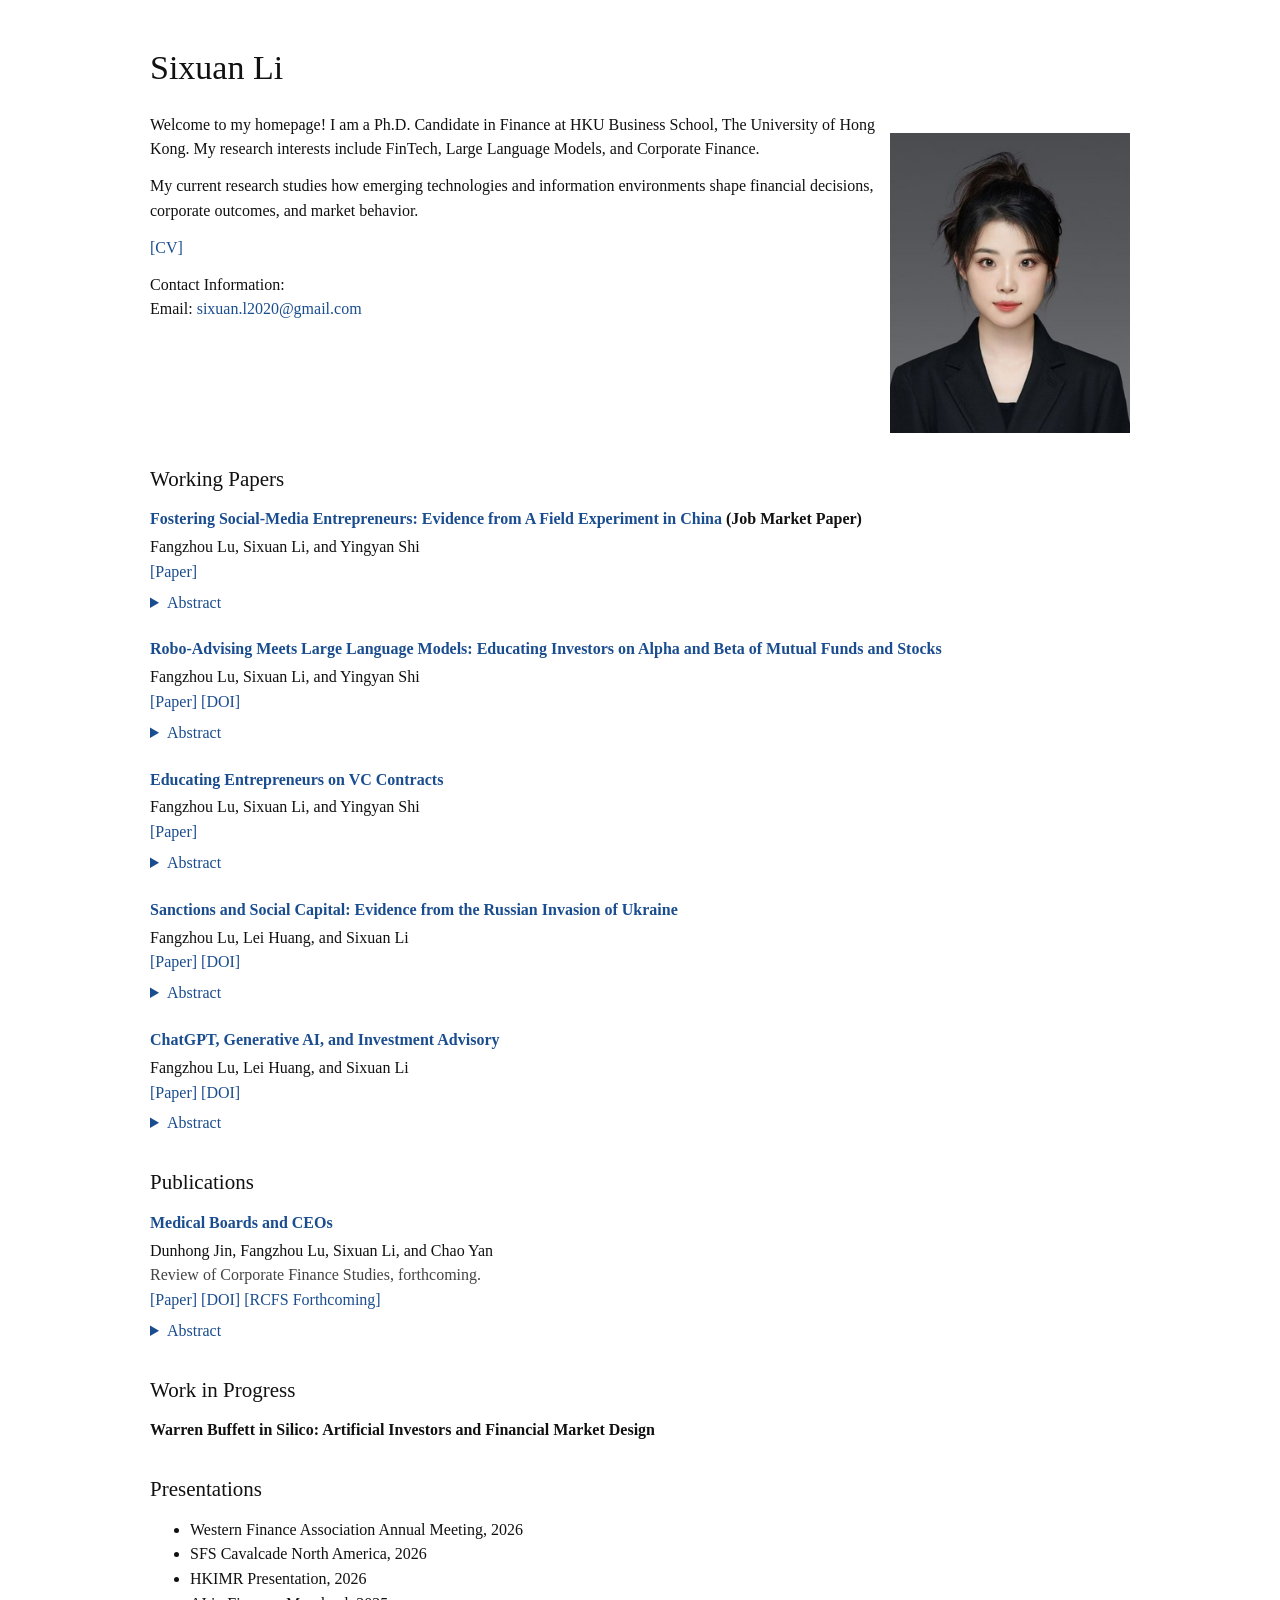
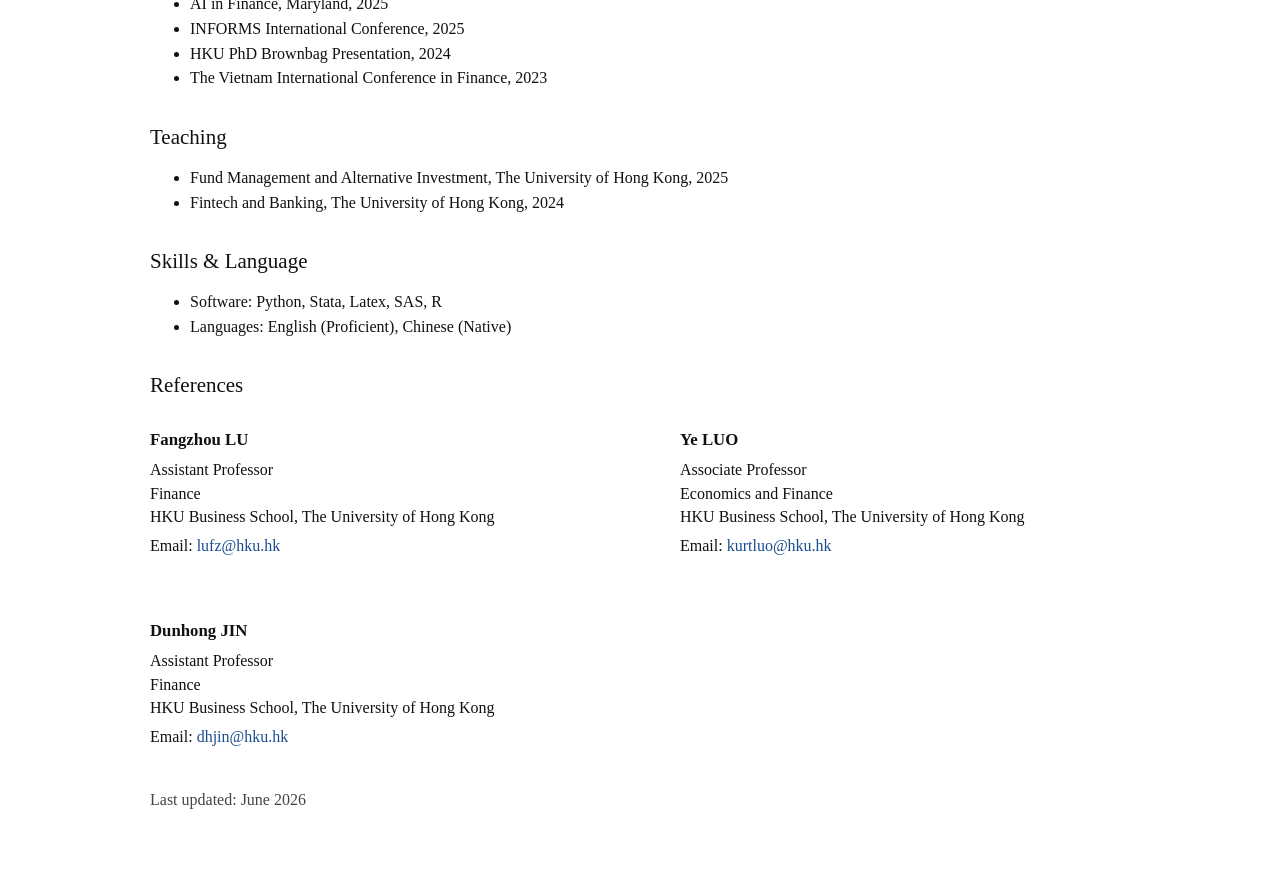
==== index.html @ f3ce3595 "Update index.html" ====
<!DOCTYPE html>
<html lang="en">
<head>
  <meta charset="utf-8">
  <title>Sixuan Li</title>
  <meta name="viewport" content="width=device-width, initial-scale=1">
  <meta name="description" content="Homepage of Sixuan Li, Ph.D. Candidate in Finance at The University of Hong Kong.">
  <link rel="stylesheet" href="style.css">

  <style>
    .photo {
      width: 240px;
      height: 300px;
      display: block;
      margin: 20px 0 30px 0;
    }

    .references-grid {
      display: grid;
      grid-template-columns: 1fr 1fr;
      column-gap: 80px;
      row-gap: 50px;
      margin-top: 20px;
    }

    .reference-name {
      font-weight: bold;
      font-size: 1.05em;
      margin-bottom: 8px;
    }

    .reference-item p {
      margin: 6px 0;
      line-height: 1.45;
    }

    @media (max-width: 700px) {
      .references-grid {
        grid-template-columns: 1fr;
        row-gap: 30px;
      }

      .photo {
        width: 100%;
        max-width: 340px;
      }
    }
  </style>
</head>

<body>
<div class="page">

  <h1>Sixuan Li</h1>

  <img class="photo" src="assets/Sixuan_Li_photo.jpg" alt="Sixuan Li">

  <p>
    Welcome to my homepage! I am a Ph.D. Candidate in Finance at HKU Business School,
    The University of Hong Kong. My research interests include FinTech, Large Language Models,
    and Corporate Finance.
  </p>

  <p>
    My current research studies how emerging technologies and information environments shape
    financial decisions, corporate outcomes, and market behavior.
  </p>

  <p>
    <a href="uploads/Sixuan_Li_CV.pdf">[CV]</a>
  </p>

  <p>
    Contact Information:<br>
    Email: <a href="mailto:sixuan.l2020@gmail.com">sixuan.l2020@gmail.com</a>
  </p>

  <div class="section">
    <h2>Working Papers</h2>

    <div class="paper">
      <div class="paper-title">
        <a href="https://papers.ssrn.com/sol3/papers.cfm?abstract_id=5240337" target="_blank" rel="noopener">
          Fostering Social-Media Entrepreneurs: Evidence from A Field Experiment in China
        </a> <strong>(Job Market Paper)</strong>
      </div>
      <div class="authors">Fangzhou Lu, Sixuan Li, and Yingyan Shi</div>
      <div>
        <a href="https://papers.ssrn.com/sol3/papers.cfm?abstract_id=5240337" target="_blank" rel="noopener">[Paper]</a>
      </div>
      <details>
        <summary>Abstract</summary>
        <p>
          We conduct a field experiment in China, offering startups and SMEs conditional social media subsidies to stimulate business growth. The intervention increases revenue, employment, and access to fintech credit: treated firms are more likely to open online stores and obtain online loans, while traditional bank credit remains unchanged. Our results uncover a "fintech accelerator" mechanism: digital investment boosts both sales and digital footprints, such as customer ratings, which are crucial for fintech lending eligibility. These findings highlight the role of targeted digital interventions in promoting financial inclusion and reshaping credit allocation for startups and small businesses.
        </p>
      </details>
    </div>

    <div class="paper">
      <div class="paper-title">
        <a href="https://papers.ssrn.com/sol3/papers.cfm?abstract_id=5083305" target="_blank" rel="noopener">
          Robo-Advising Meets Large Language Models: Educating Investors on Alpha and Beta of Mutual Funds and Stocks
        </a>
      </div>
      <div class="authors">Fangzhou Lu, Sixuan Li, and Yingyan Shi</div>
      <div>
        <a href="https://papers.ssrn.com/sol3/papers.cfm?abstract_id=5083305" target="_blank" rel="noopener">[Paper]</a>
        <a href="http://dx.doi.org/10.2139/ssrn.5083305" target="_blank" rel="noopener">[DOI]</a>
      </div>
      <details>
        <summary>Abstract</summary>
        <p>
          This paper investigates how integrating large language models (LLMs), such as ChatGPT or DeepSeek, into robo-advisory platforms can improve investor decision-making, using financial literacy as the main setting. In a pilot program with a major brokerage firm, the study enhances a robo-advisor with a back-end LLM that provides personalized and conversational support to investors, helping them distinguish between beta and alpha in mutual funds and stocks. Compared with a traditional rule-based chatbot and standard non-premium human assistance, the LLM-augmented robo-advisor significantly increases investor engagement and understanding, narrows the behavioral gap between one-click automatic enrollment and self-constructed portfolios, and builds relational trust similar to high-touch wealth management services. The LLM support also encourages ETF adoption, especially in trust-sensitive markets, and generates positive spillovers by making investors more likely to pursue international diversification even when such options are not actively promoted. Overall, integrating LLMs into robo-advisors produces substantial benefits, with treated investors earning monthly returns 40 basis points higher and realizing an average monthly gain of 750 RMB.
        </p>
      </details>
    </div>

    <div class="paper">
      <div class="paper-title">
        <a href="https://papers.ssrn.com/sol3/papers.cfm?abstract_id=5838502" target="_blank" rel="noopener">
          Educating Entrepreneurs on VC Contracts
        </a>
      </div>
      <div class="authors">Fangzhou Lu, Sixuan Li, and Yingyan Shi</div>
      <div>
        <a href="https://papers.ssrn.com/sol3/papers.cfm?abstract_id=5838502" target="_blank" rel="noopener">[Paper]</a>
      </div>
      <details>
        <summary>Abstract</summary>
        <p>
          This paper conducts a randomized controlled trial to examine how contract education and contract legal consulting affect entrepreneurs' outcomes in venture capital and seed funding. Entrepreneurs in the treatment group received targeted training on VC contract terms and startup financing agreements. The results show that treated entrepreneurs are less likely to obtain initial angel or seed funding and are more likely to enter traditional employment rather than continue their startup ventures. However, conditional on receiving angel or VC investment, treated entrepreneurs are more likely to secure follow-on funding, achieve higher later-stage valuations, and face a lower risk of involuntary removal as co-founders. Overall, the findings suggest that greater contract knowledge helps entrepreneurs make more informed career choices and negotiate better terms, but may also reduce their entry into the VC funding pipeline.
        </p>
      </details>
    </div>

    <div class="paper">
      <div class="paper-title">
        <a href="https://papers.ssrn.com/sol3/papers.cfm?abstract_id=4108129" target="_blank" rel="noopener">
          Sanctions and Social Capital: Evidence from the Russian Invasion of Ukraine
        </a>
      </div>
      <div class="authors">Fangzhou Lu, Lei Huang, and Sixuan Li</div>
      <div>
        <a href="https://papers.ssrn.com/sol3/papers.cfm?abstract_id=4108129" target="_blank" rel="noopener">[Paper]</a>
        <a href="http://dx.doi.org/10.2139/ssrn.4108129" target="_blank" rel="noopener">[DOI]</a>
      </div>
      <details>
        <summary>Abstract</summary>
        <p>
          This paper examines what determines firms' decisions to exit Russia after the Ukraine invasion and whether investors value such social image management. It finds that firms withdrawing from Russia generally have higher ESG scores, especially social scores, but firms with higher ESG scores tend to announce their withdrawal later and choose softer forms of disengagement. Exit decisions are also more likely among firms headquartered in countries with greater security concerns, stronger public awareness, better institutional quality, common-law legal origins, or sanctions against Russia. However, these firms experience a 58-basis-point stock price decline after announcing business suspension, with no evidence of a stock market "reputation premium" relative to firms that remain. Overall, the evidence supports the reputation-concern channel rather than purely altruistic motives.
        </p>
      </details>
    </div>

    <div class="paper">
      <div class="paper-title">
        <a href="https://papers.ssrn.com/sol3/papers.cfm?abstract_id=4519182" target="_blank" rel="noopener">
          ChatGPT, Generative AI, and Investment Advisory
        </a>
      </div>
      <div class="authors">Fangzhou Lu, Lei Huang, and Sixuan Li</div>
      <div>
        <a href="https://papers.ssrn.com/sol3/papers.cfm?abstract_id=4519182" target="_blank" rel="noopener">[Paper]</a>
        <a href="http://dx.doi.org/10.2139/ssrn.4519182" target="_blank" rel="noopener">[DOI]</a>
      </div>
      <details>
        <summary>Abstract</summary>
        <p>
          This paper examines whether large language models, such as ChatGPT, can use their reasoning capabilities to generate portfolio recommendations beyond conventional textual analysis. By fine-tuning the model with task-specific training data and adjusting ChatGPT's parameters to allow more flexible outputs, the paper shows that ChatGPT can construct portfolios that outperform market benchmarks in out-of-sample tests. Using two types of multilingual textual data—Wall Street Journal articles from the U.S. and Chinese government policy announcements—the study finds that ChatGPT-generated portfolios can achieve monthly three-factor alphas of up to 3%, especially in response to policy-related news. In contrast, traditional textual analysis methods fail to generate portfolios with positive alpha.
        </p>
      </details>
    </div>
  </div>

  <div class="section">
    <h2>Publications</h2>

    <div class="paper">
      <div class="paper-title">
        <a href="https://papers.ssrn.com/sol3/papers.cfm?abstract_id=3912479" target="_blank" rel="noopener">
          Medical Boards and CEOs
        </a>
      </div>
      <div class="authors">Dunhong Jin, Fangzhou Lu, Sixuan Li, and Chao Yan</div>
      <div class="note">Review of Corporate Finance Studies, forthcoming.</div>
      <div>
        <a href="https://papers.ssrn.com/sol3/papers.cfm?abstract_id=3912479" target="_blank" rel="noopener">[Paper]</a>
        <a href="http://dx.doi.org/10.2139/ssrn.3912479" target="_blank" rel="noopener">[DOI]</a>
        <a href="https://sfs.org/rcfs-forthcoming-paper-51/" target="_blank" rel="noopener">[RCFS Forthcoming]</a>
      </div>
      <details>
        <summary>Abstract</summary>
        <p>
          Approximately 37% of Chinese listed firms possess medical expertise, as indicated by the presence of board members and senior executives with a medical degree or experience in the medical industry. Using the COVID-19 outbreak in China as a natural experiment, we find that the stock returns of firms with medical expertise, excluding those within the healthcare and pharmaceutical industries, are significantly higher than those of firms without such expertise. The positive impact is more pronounced when the CEO or Chairman has medical expertise and when the firm is not state-owned. Overall, this study underscores the importance of diversified executive human capital on firm performance by disentangling the effects of macroeconomic shocks.
        </p>
      </details>
    </div>
  </div>

  <div class="section">
    <h2>Work in Progress</h2>

    <div class="paper">
      <div class="paper-title">
        Warren Buffett in Silico: Artificial Investors and Financial Market Design
      </div>
    </div>
  </div>

  <div class="section">
    <h2>Presentations</h2>
    <ul>
      <li>Western Finance Association Annual Meeting, 2026</li>
      <li>SFS Cavalcade North America, 2026</li>
      <li>HKIMR Presentation, 2026</li>
      <li>AI in Finance, Maryland, 2025</li>
      <li>INFORMS International Conference, 2025</li>
      <li>HKU PhD Brownbag Presentation, 2024</li>
      <li>The Vietnam International Conference in Finance, 2023</li>
    </ul>
  </div>

  <div class="section">
    <h2>Teaching</h2>
    <ul>
      <li>Fund Management and Alternative Investment, The University of Hong Kong, 2025</li>
      <li>Fintech and Banking, The University of Hong Kong, 2024</li>
    </ul>
  </div>

  <div class="section">
    <h2>Skills &amp; Language</h2>
    <ul>
      <li>Software: Python, Stata, Latex, SAS, R</li>
      <li>Languages: English (Proficient), Chinese (Native)</li>
    </ul>
  </div>

  <div class="section">
    <h2>References</h2>

    <div class="references-grid">

      <div class="reference-item">
        <p class="reference-name">Fangzhou LU</p>
        <p>
          Assistant Professor<br>
          Finance<br>
          HKU Business School, The University of Hong Kong
        </p>
        <p>
          Email: <a href="mailto:lufz@hku.hk">lufz@hku.hk</a>
        </p>
      </div>

      <div class="reference-item">
        <p class="reference-name">Ye LUO</p>
        <p>
          Associate Professor<br>
          Economics and Finance<br>
          HKU Business School, The University of Hong Kong
        </p>
        <p>
          Email: <a href="mailto:kurtluo@hku.hk">kurtluo@hku.hk</a>
        </p>
      </div>

      <div class="reference-item">
        <p class="reference-name">Dunhong JIN</p>
        <p>
          Assistant Professor<br>
          Finance<br>
          HKU Business School, The University of Hong Kong
        </p>
        <p>
          Email: <a href="mailto:dhjin@hku.hk">dhjin@hku.hk</a>
        </p>
      </div>

    </div>
  </div>

  <div class="footer">
    Last updated: June 2026
  </div>

</div>
</body>
</html>
---- style.css ----
body {
    margin: 0;
    padding: 0;
    background: #ffffff;
    color: #111111;
    font-family: Georgia, "Times New Roman", Times, serif;
    font-size: 16px;
    line-height: 1.55;
}

.page {
    max-width: 980px;
    margin: 0 auto;
    padding: 42px 28px 70px;
}

h1 {
    font-size: 34px;
    font-weight: normal;
    margin: 0 0 18px;
}

h2 {
    font-size: 21px;
    font-weight: normal;
    margin: 30px 0 12px;
}

h3 {
    font-size: 18px;
    margin: 20px 0 7px;
}

p {
    margin: 0 0 12px;
}

a {
    color: #1a4d8f;
    text-decoration: none;
}

a:hover {
    text-decoration: underline;
}

.photo {
    float: right;
    width: 230px;
    height: 230px;
    object-fit: cover;
    margin: 0 0 22px 32px;
}

.section {
    clear: both;
}

.paper {
    margin-bottom: 22px;
}

.paper-title {
    font-weight: bold;
}

.authors {
    margin-top: 3px;
}

.note {
    color: #444444;
}

.abstract-toggle {
    margin-top: 5px;
}

details {
    margin-top: 6px;
}

summary {
    cursor: pointer;
    color: #1a4d8f;
}

ul {
    margin-top: 6px;
}

.footer {
    margin-top: 34px;
    color: #444444;
}

@media (max-width: 720px) {
    .page {
        padding: 28px 20px 56px;
    }
    .photo {
        float: none;
        display: block;
        width: 210px;
        height: 210px;
        margin: 0 0 22px;
    }
}
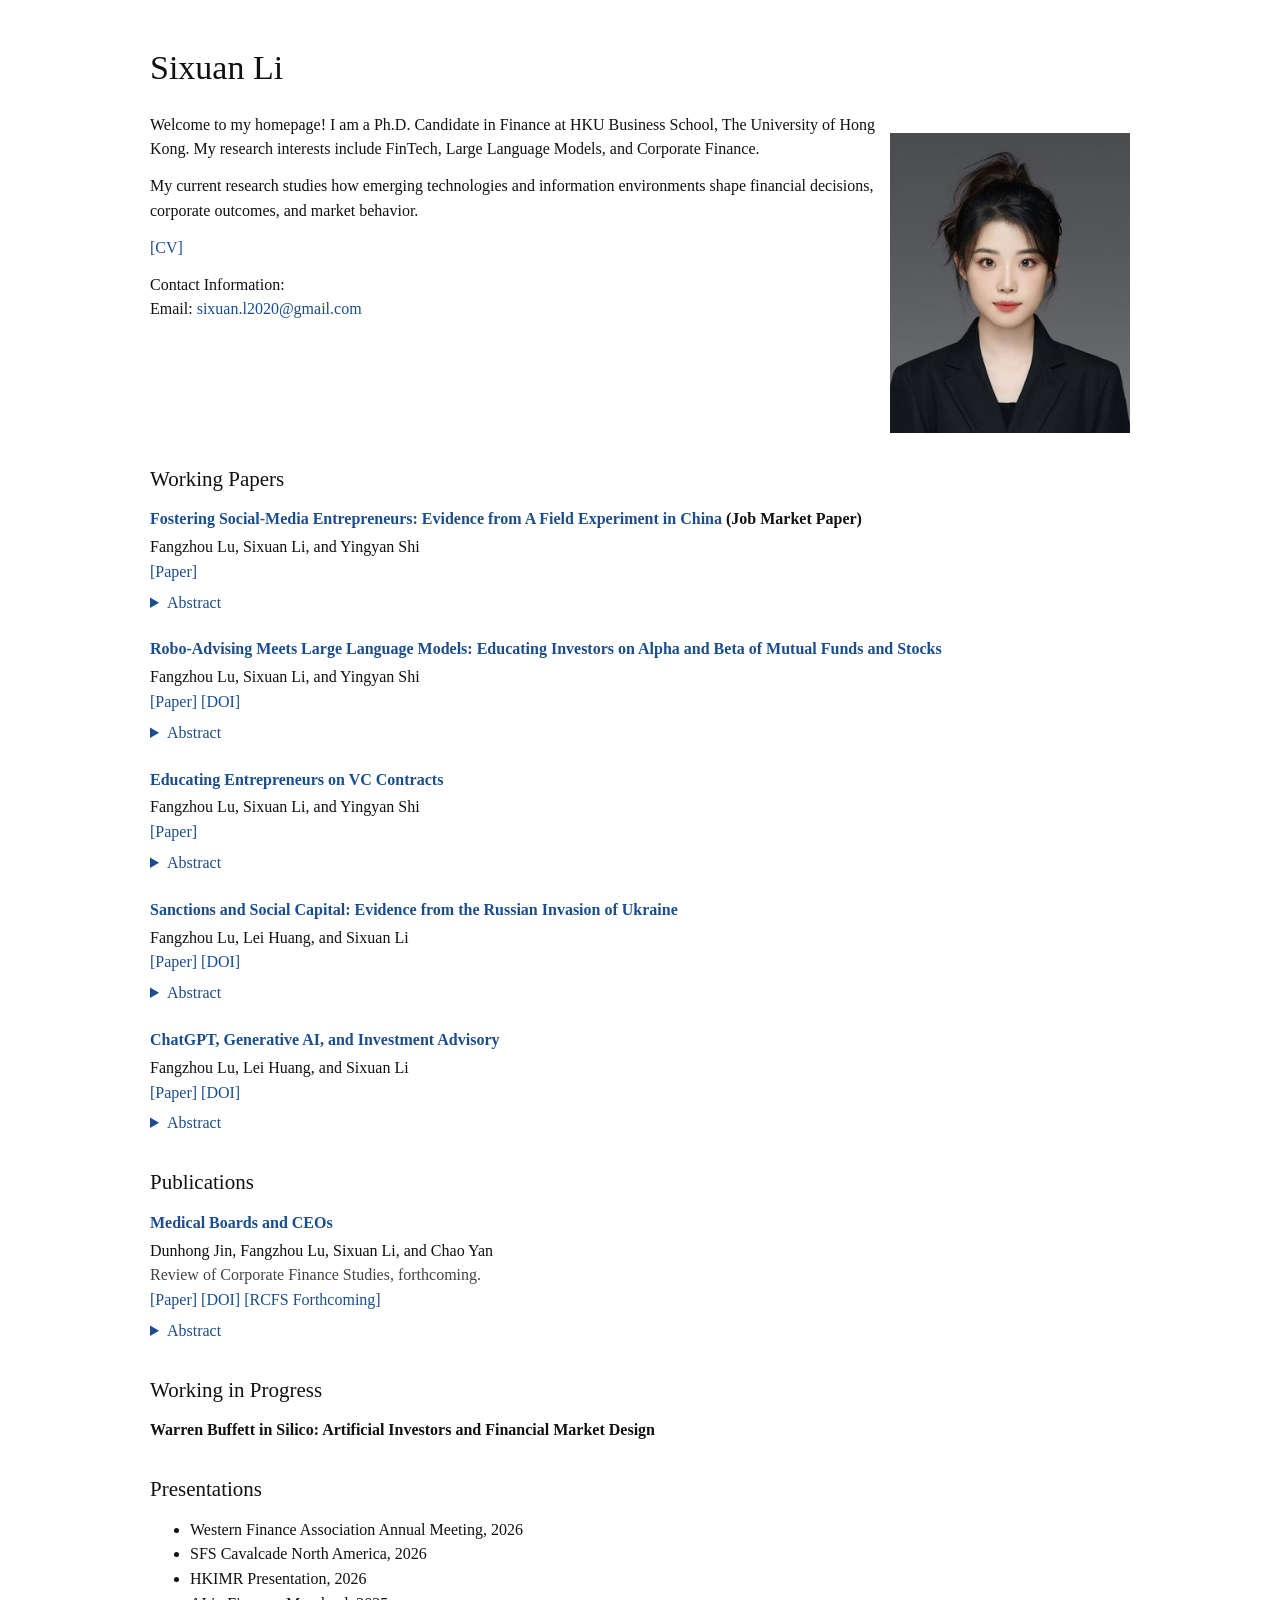
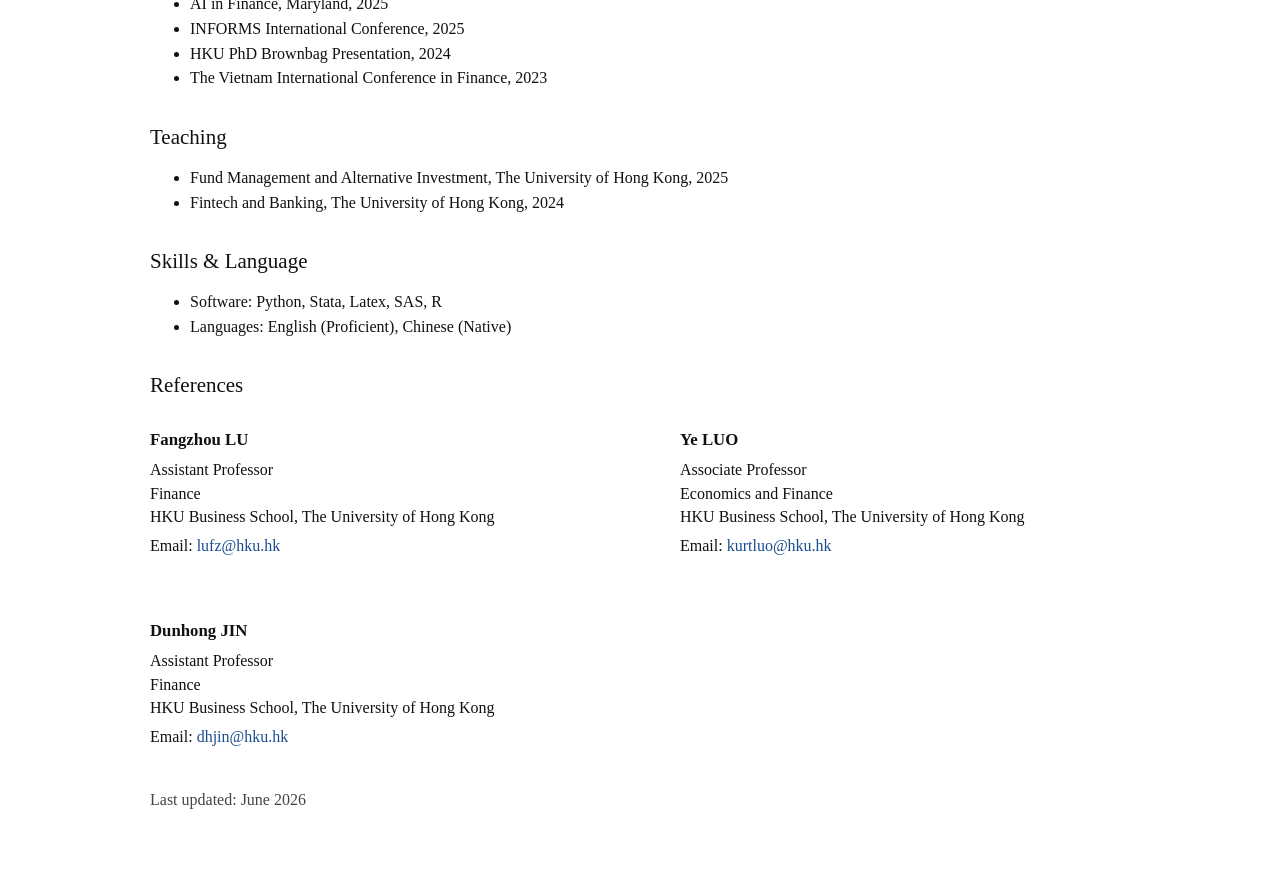
==== commit 83bc123c: "Update index.html" ====
--- a/index.html
+++ b/index.html
@@ -198,7 +198,7 @@
   </div>
 
   <div class="section">
-    <h2>Work in Progress</h2>
+    <h2>Working in Progress</h2>
 
     <div class="paper">
       <div class="paper-title">
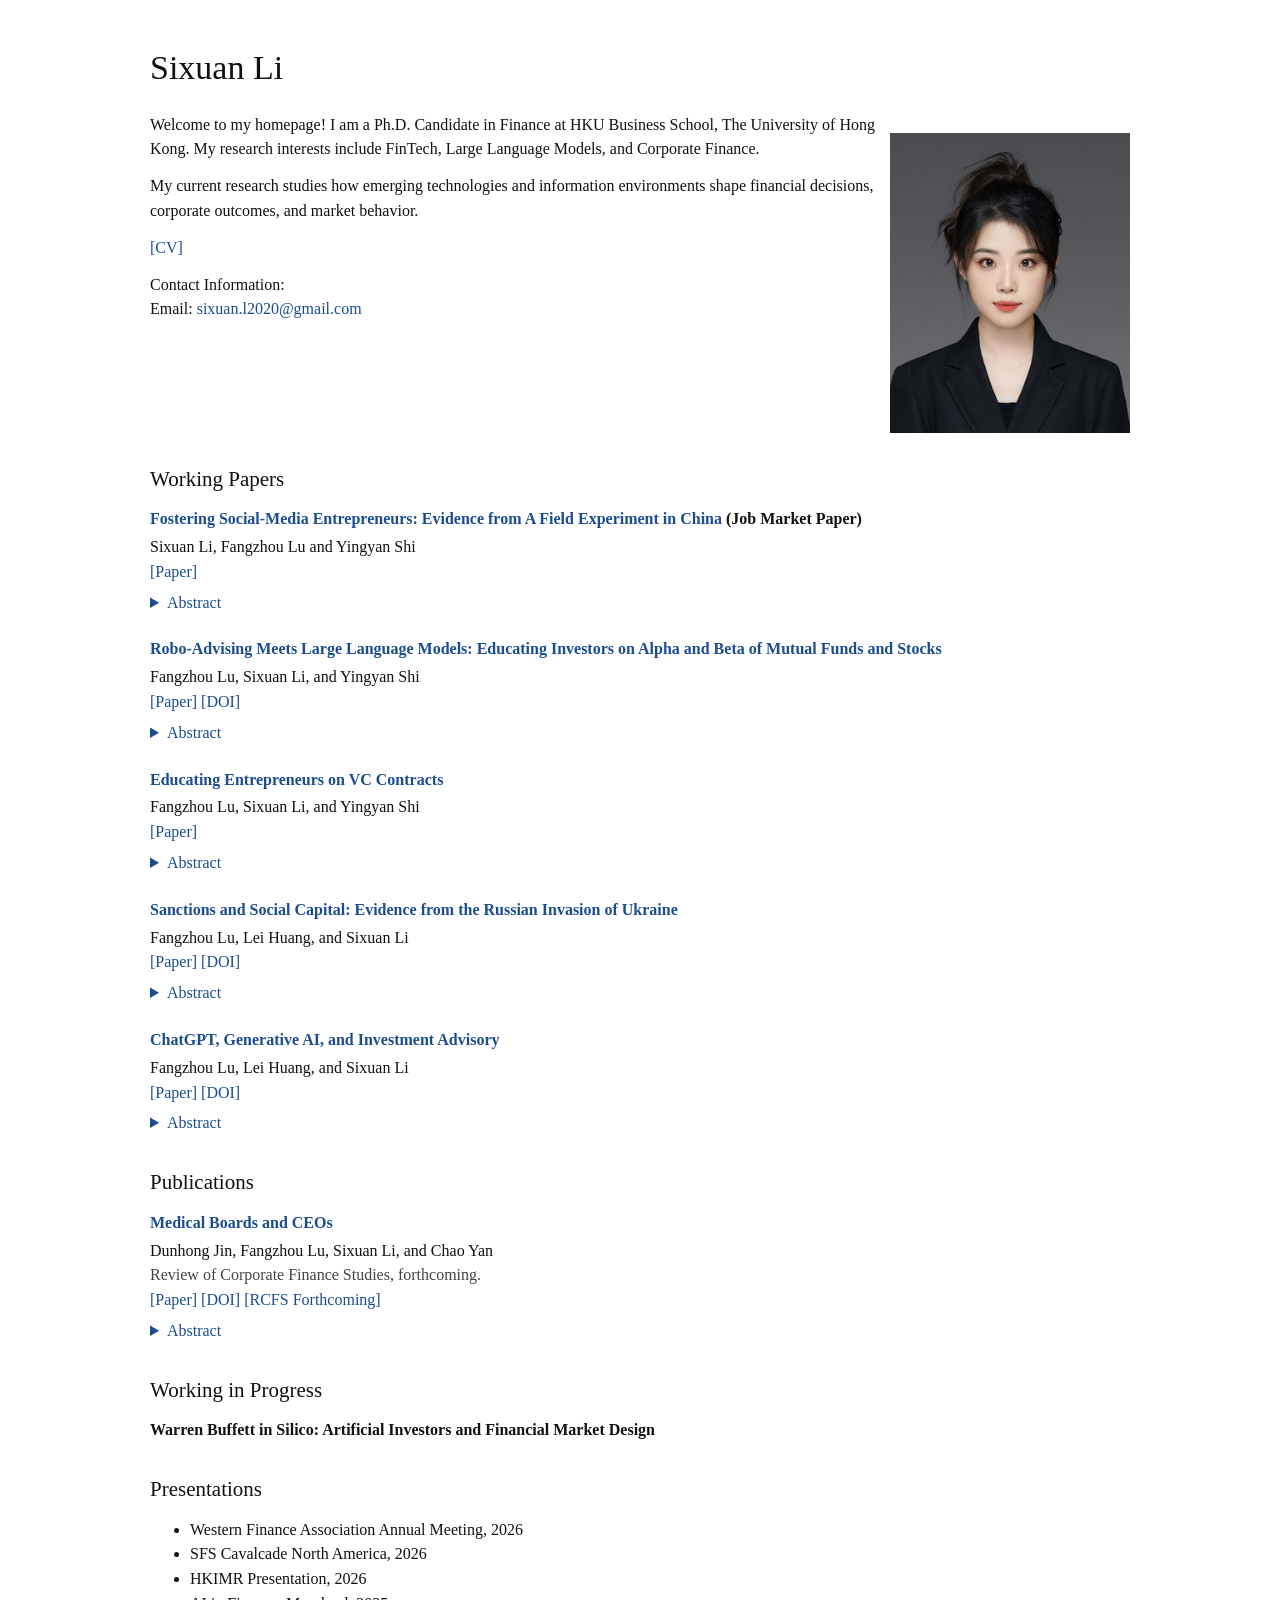
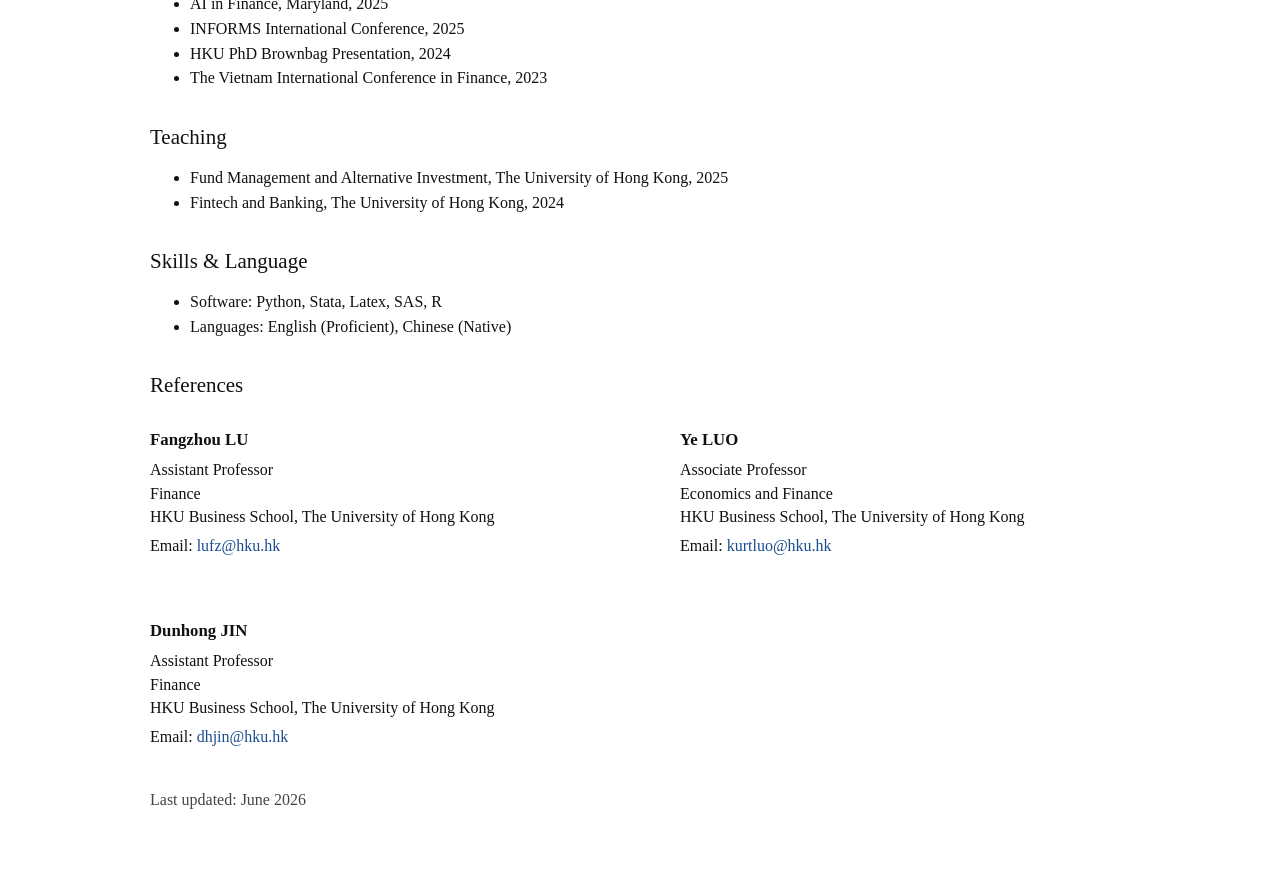
==== commit fef1dafa: "Update index.html" ====
--- a/index.html
+++ b/index.html
@@ -84,7 +84,7 @@
           Fostering Social-Media Entrepreneurs: Evidence from A Field Experiment in China
         </a> <strong>(Job Market Paper)</strong>
       </div>
-      <div class="authors">Fangzhou Lu, Sixuan Li, and Yingyan Shi</div>
+      <div class="authors">Sixuan Li, Fangzhou Lu and Yingyan Shi</div>
       <div>
         <a href="https://papers.ssrn.com/sol3/papers.cfm?abstract_id=5240337" target="_blank" rel="noopener">[Paper]</a>
       </div>
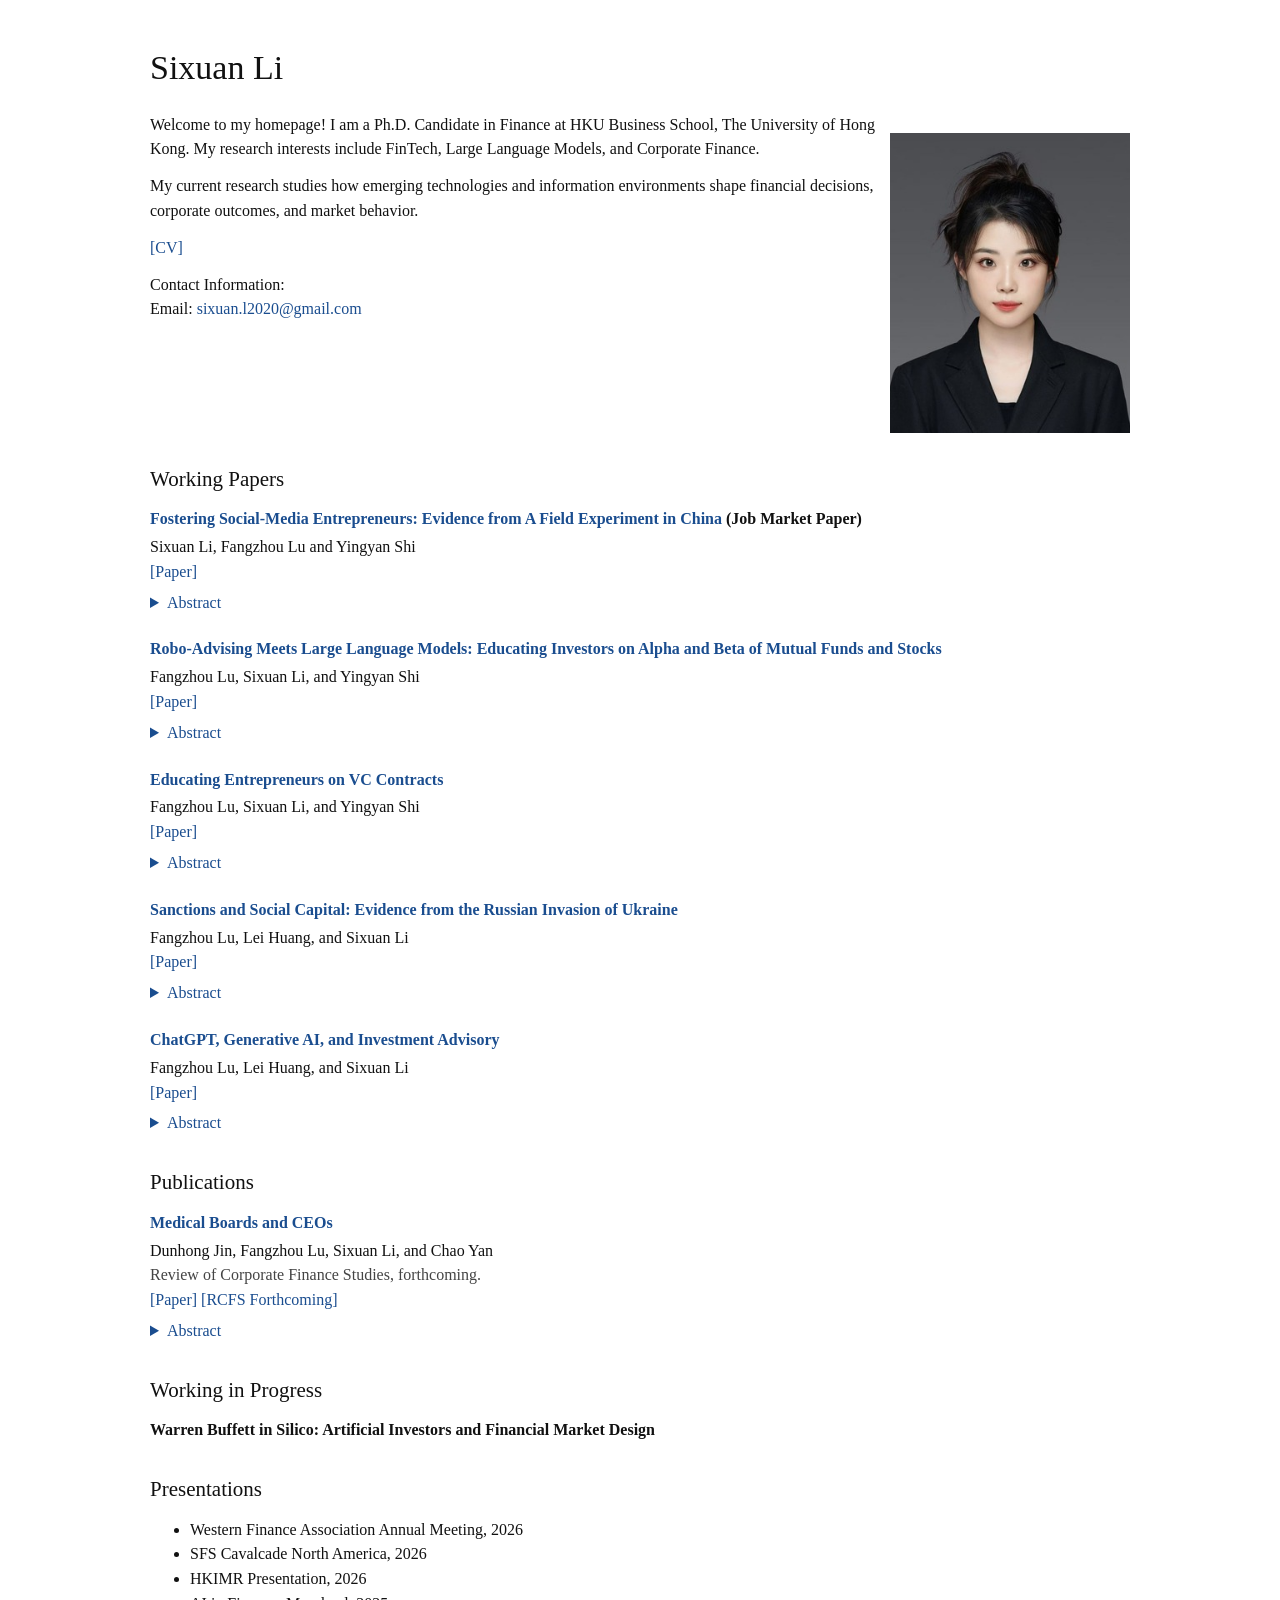
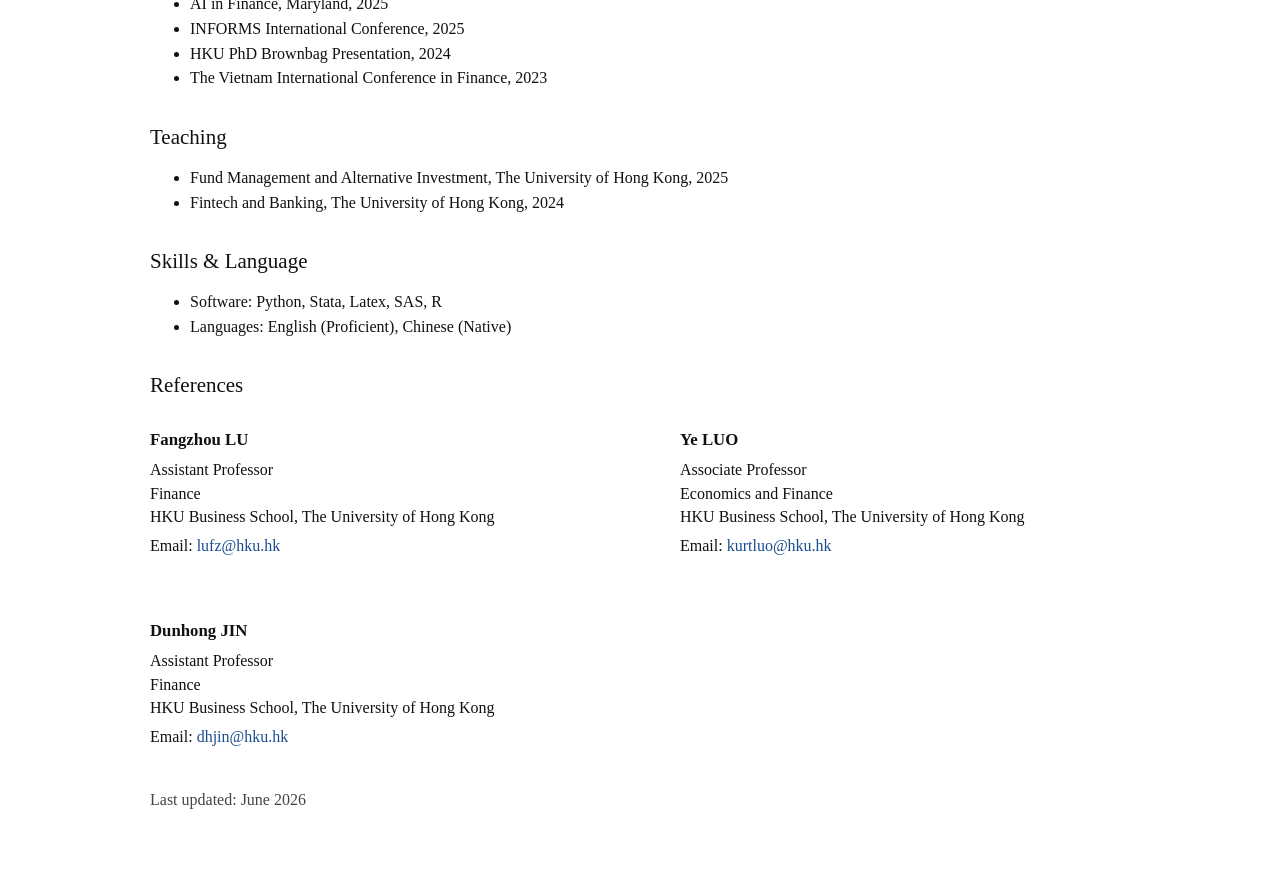
==== commit 1d95ef8e: "Update index.html" ====
--- a/index.html
+++ b/index.html
@@ -105,7 +105,6 @@
       <div class="authors">Fangzhou Lu, Sixuan Li, and Yingyan Shi</div>
       <div>
         <a href="https://papers.ssrn.com/sol3/papers.cfm?abstract_id=5083305" target="_blank" rel="noopener">[Paper]</a>
-        <a href="http://dx.doi.org/10.2139/ssrn.5083305" target="_blank" rel="noopener">[DOI]</a>
       </div>
       <details>
         <summary>Abstract</summary>
@@ -142,7 +141,6 @@
       <div class="authors">Fangzhou Lu, Lei Huang, and Sixuan Li</div>
       <div>
         <a href="https://papers.ssrn.com/sol3/papers.cfm?abstract_id=4108129" target="_blank" rel="noopener">[Paper]</a>
-        <a href="http://dx.doi.org/10.2139/ssrn.4108129" target="_blank" rel="noopener">[DOI]</a>
       </div>
       <details>
         <summary>Abstract</summary>
@@ -161,7 +159,6 @@
       <div class="authors">Fangzhou Lu, Lei Huang, and Sixuan Li</div>
       <div>
         <a href="https://papers.ssrn.com/sol3/papers.cfm?abstract_id=4519182" target="_blank" rel="noopener">[Paper]</a>
-        <a href="http://dx.doi.org/10.2139/ssrn.4519182" target="_blank" rel="noopener">[DOI]</a>
       </div>
       <details>
         <summary>Abstract</summary>
@@ -185,8 +182,7 @@
       <div class="note">Review of Corporate Finance Studies, forthcoming.</div>
       <div>
         <a href="https://papers.ssrn.com/sol3/papers.cfm?abstract_id=3912479" target="_blank" rel="noopener">[Paper]</a>
-        <a href="http://dx.doi.org/10.2139/ssrn.3912479" target="_blank" rel="noopener">[DOI]</a>
-        <a href="https://sfs.org/rcfs-forthcoming-paper-51/" target="_blank" rel="noopener">[RCFS Forthcoming]</a>
+        <a href="https://academic.oup.com/rcfs/advance-article-abstract/doi/10.1093/rcfs/cfag008/8721939?redirectedFrom=fulltext" target="_blank" rel="noopener">[RCFS Forthcoming]</a>
       </div>
       <details>
         <summary>Abstract</summary>
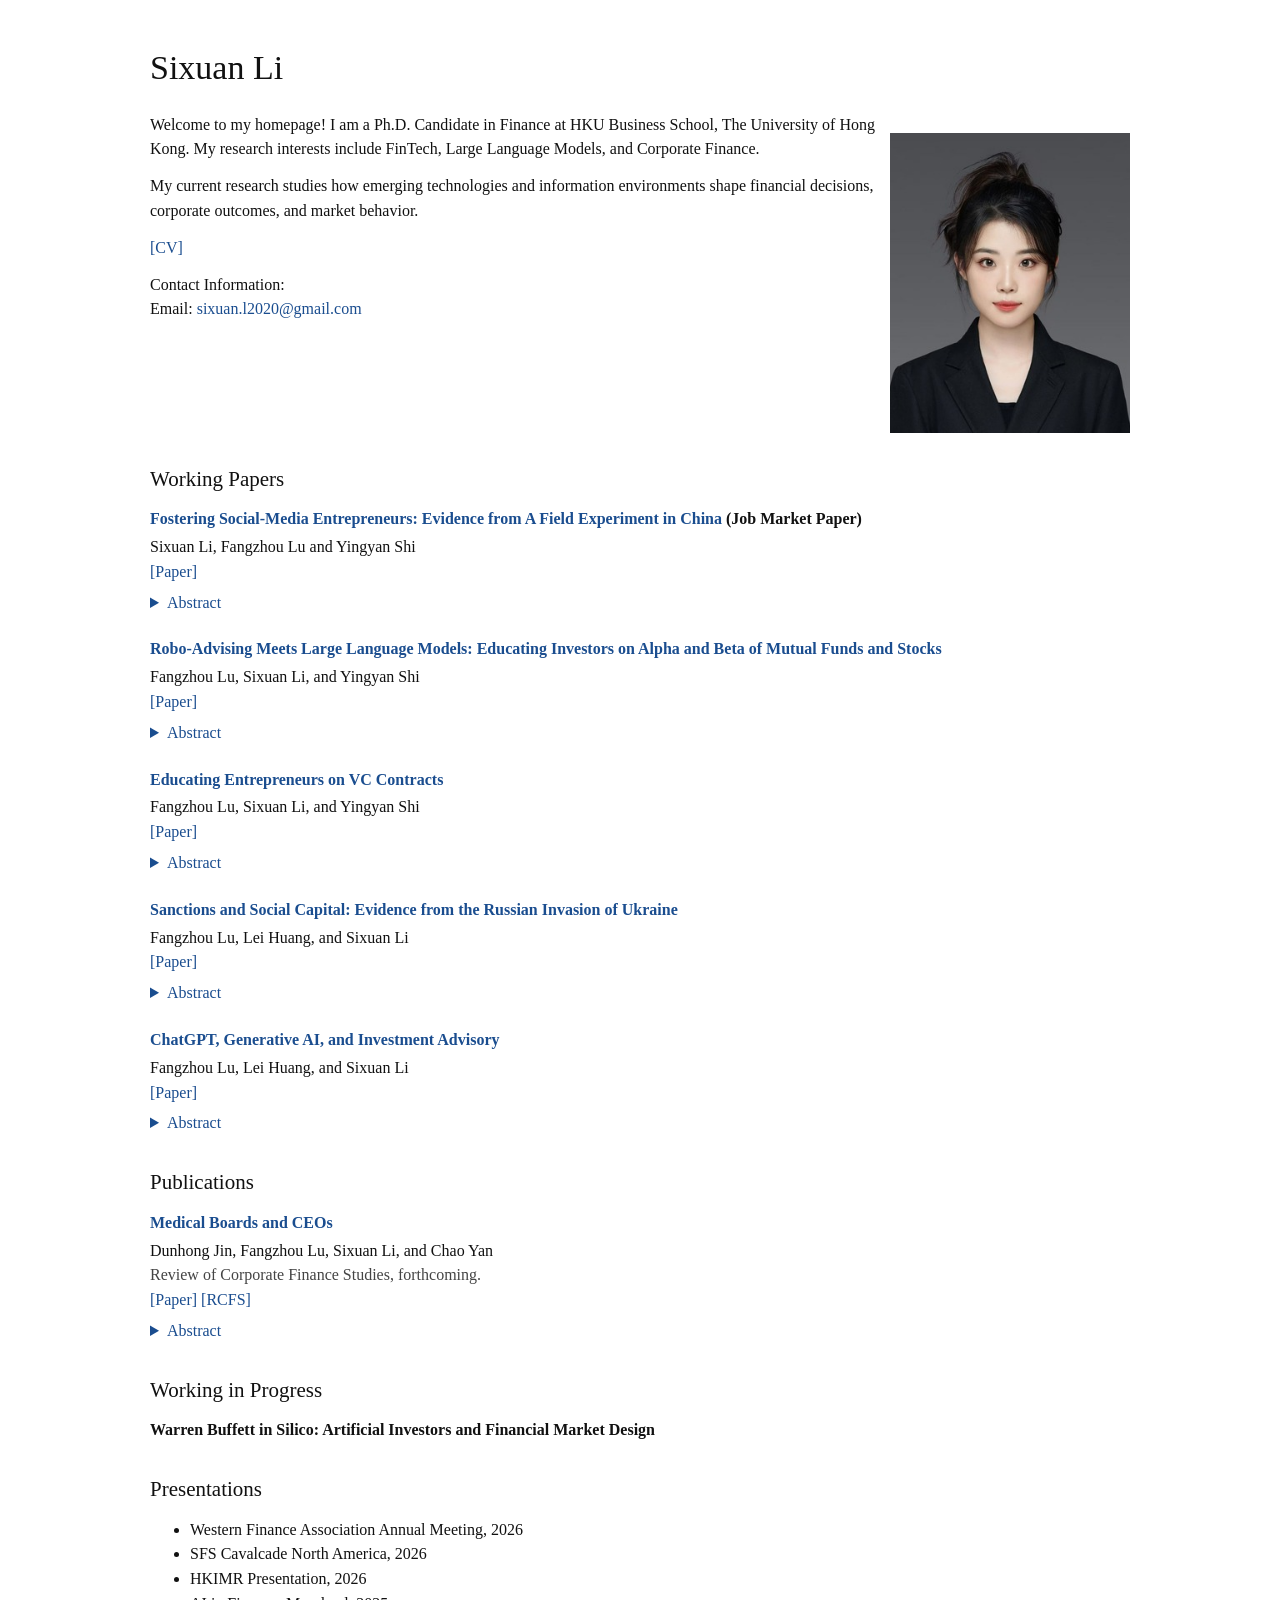
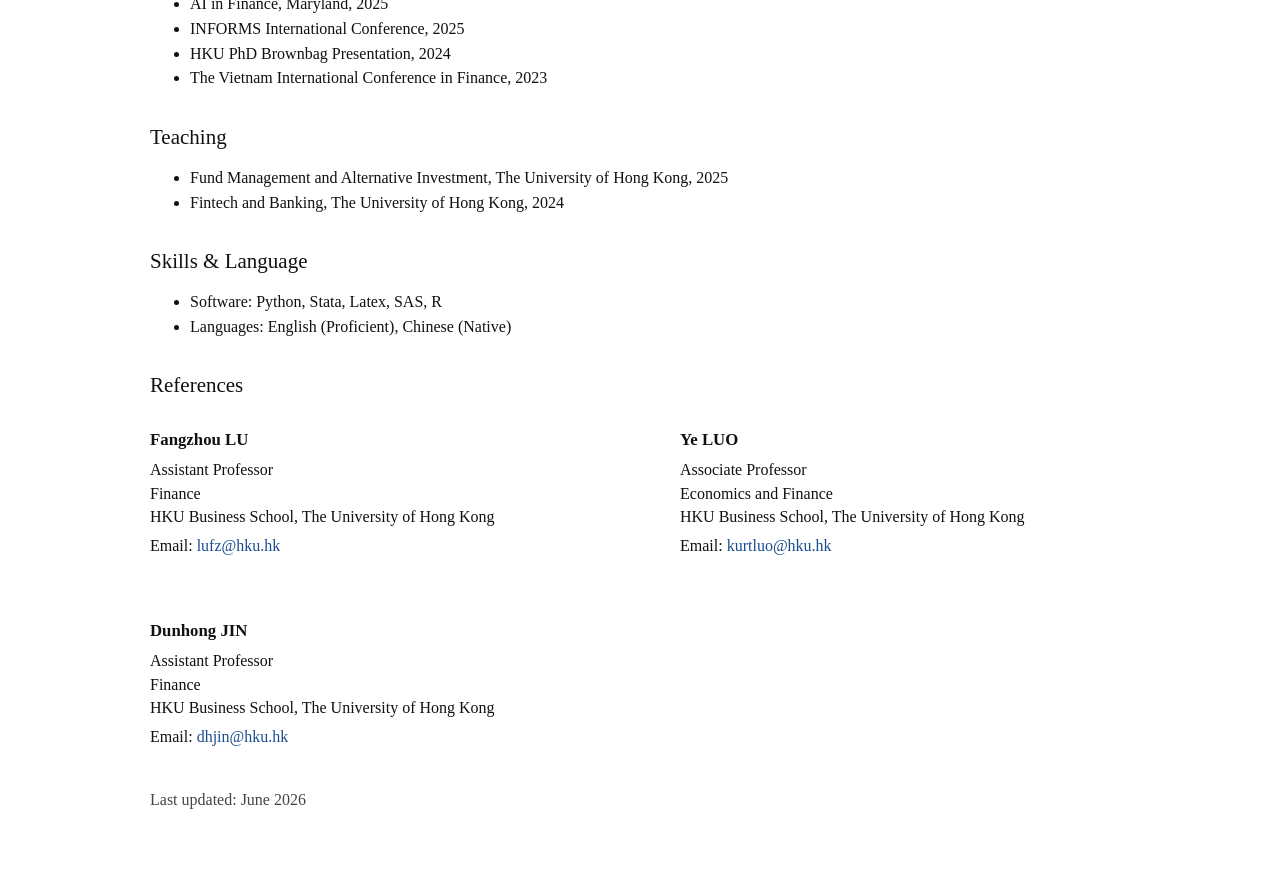
==== commit 6349a8f6: "Update index.html" ====
--- a/index.html
+++ b/index.html
@@ -182,7 +182,7 @@
       <div class="note">Review of Corporate Finance Studies, forthcoming.</div>
       <div>
         <a href="https://papers.ssrn.com/sol3/papers.cfm?abstract_id=3912479" target="_blank" rel="noopener">[Paper]</a>
-        <a href="https://academic.oup.com/rcfs/advance-article-abstract/doi/10.1093/rcfs/cfag008/8721939?redirectedFrom=fulltext" target="_blank" rel="noopener">[RCFS Forthcoming]</a>
+        <a href="https://academic.oup.com/rcfs/advance-article-abstract/doi/10.1093/rcfs/cfag008/8721939?redirectedFrom=fulltext" target="_blank" rel="noopener">[RCFS]</a>
       </div>
       <details>
         <summary>Abstract</summary>
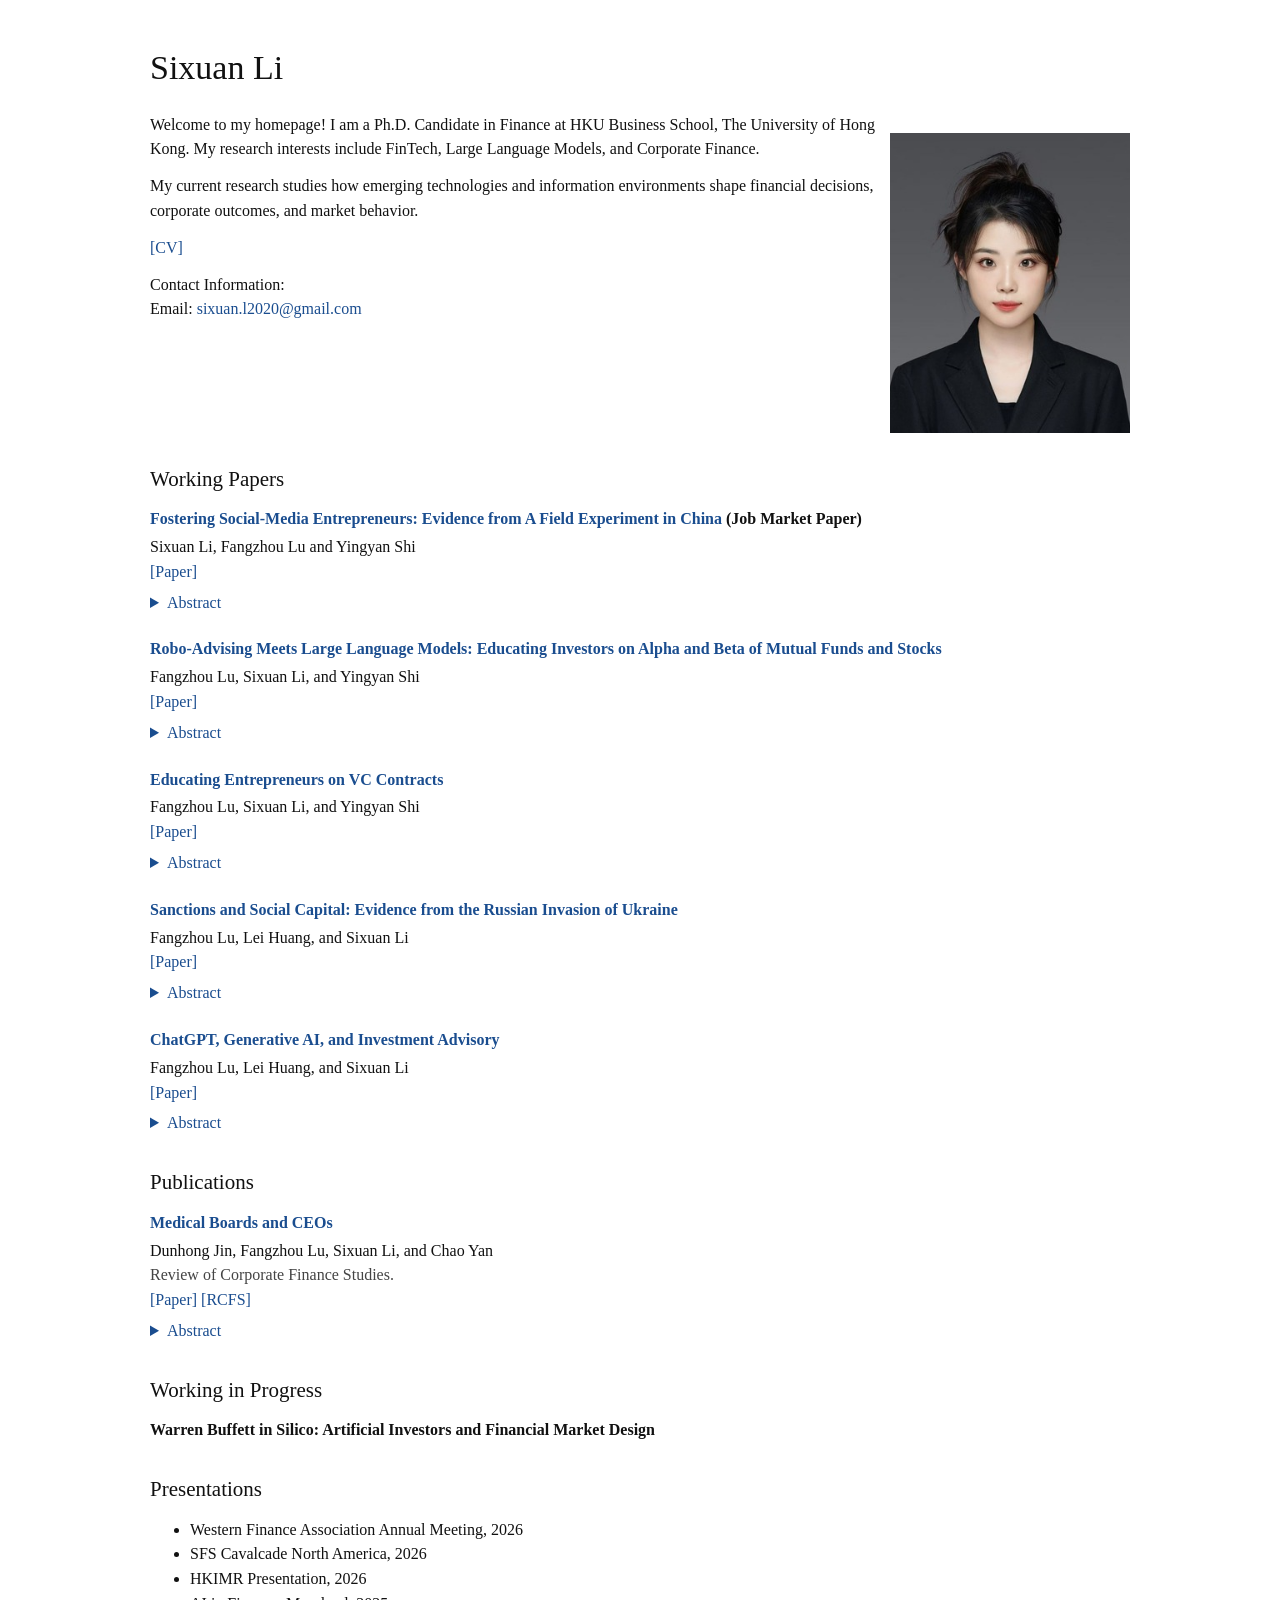
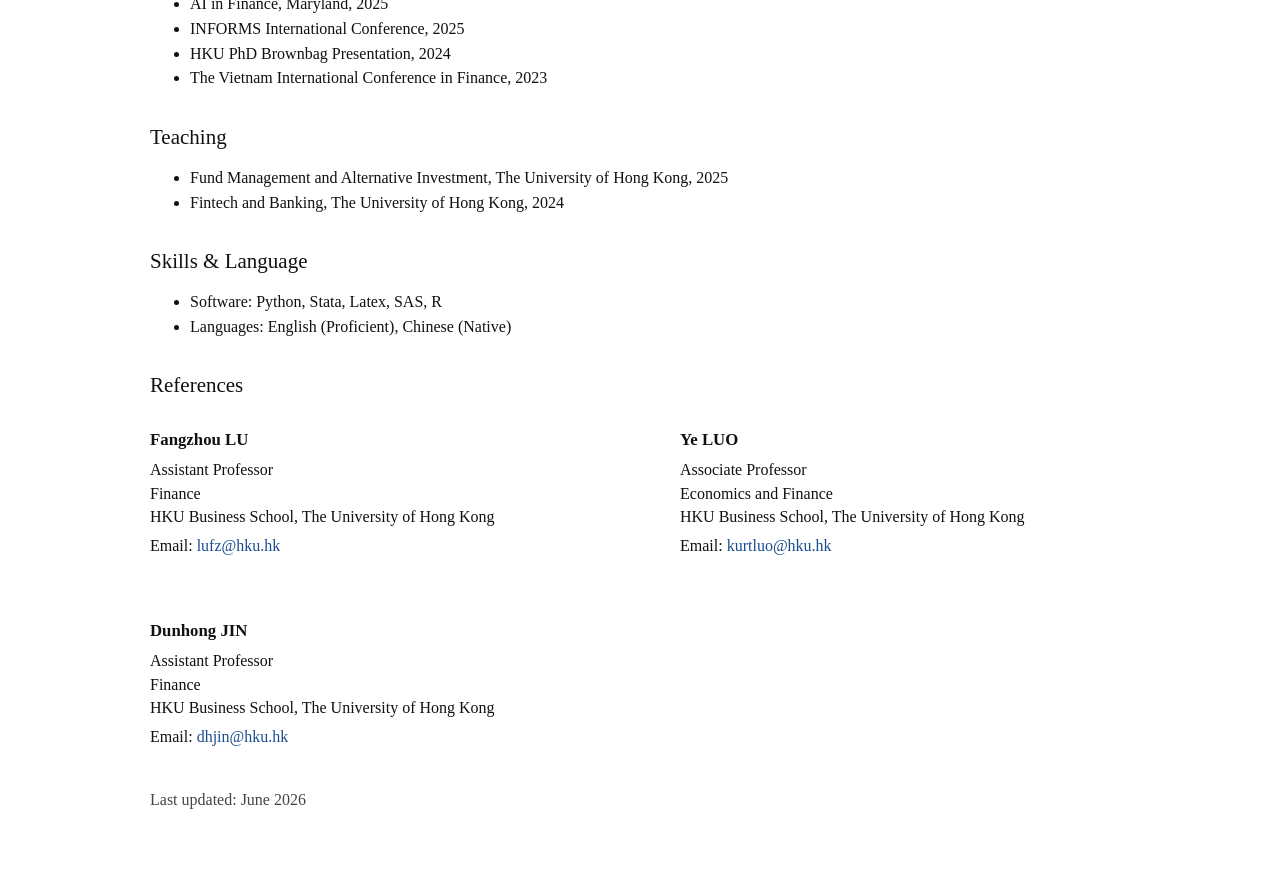
==== commit 2fba8743: "Update index.html" ====
--- a/index.html
+++ b/index.html
@@ -179,7 +179,7 @@
         </a>
       </div>
       <div class="authors">Dunhong Jin, Fangzhou Lu, Sixuan Li, and Chao Yan</div>
-      <div class="note">Review of Corporate Finance Studies, forthcoming.</div>
+      <div class="note">Review of Corporate Finance Studies.</div>
       <div>
         <a href="https://papers.ssrn.com/sol3/papers.cfm?abstract_id=3912479" target="_blank" rel="noopener">[Paper]</a>
         <a href="https://academic.oup.com/rcfs/advance-article-abstract/doi/10.1093/rcfs/cfag008/8721939?redirectedFrom=fulltext" target="_blank" rel="noopener">[RCFS]</a>
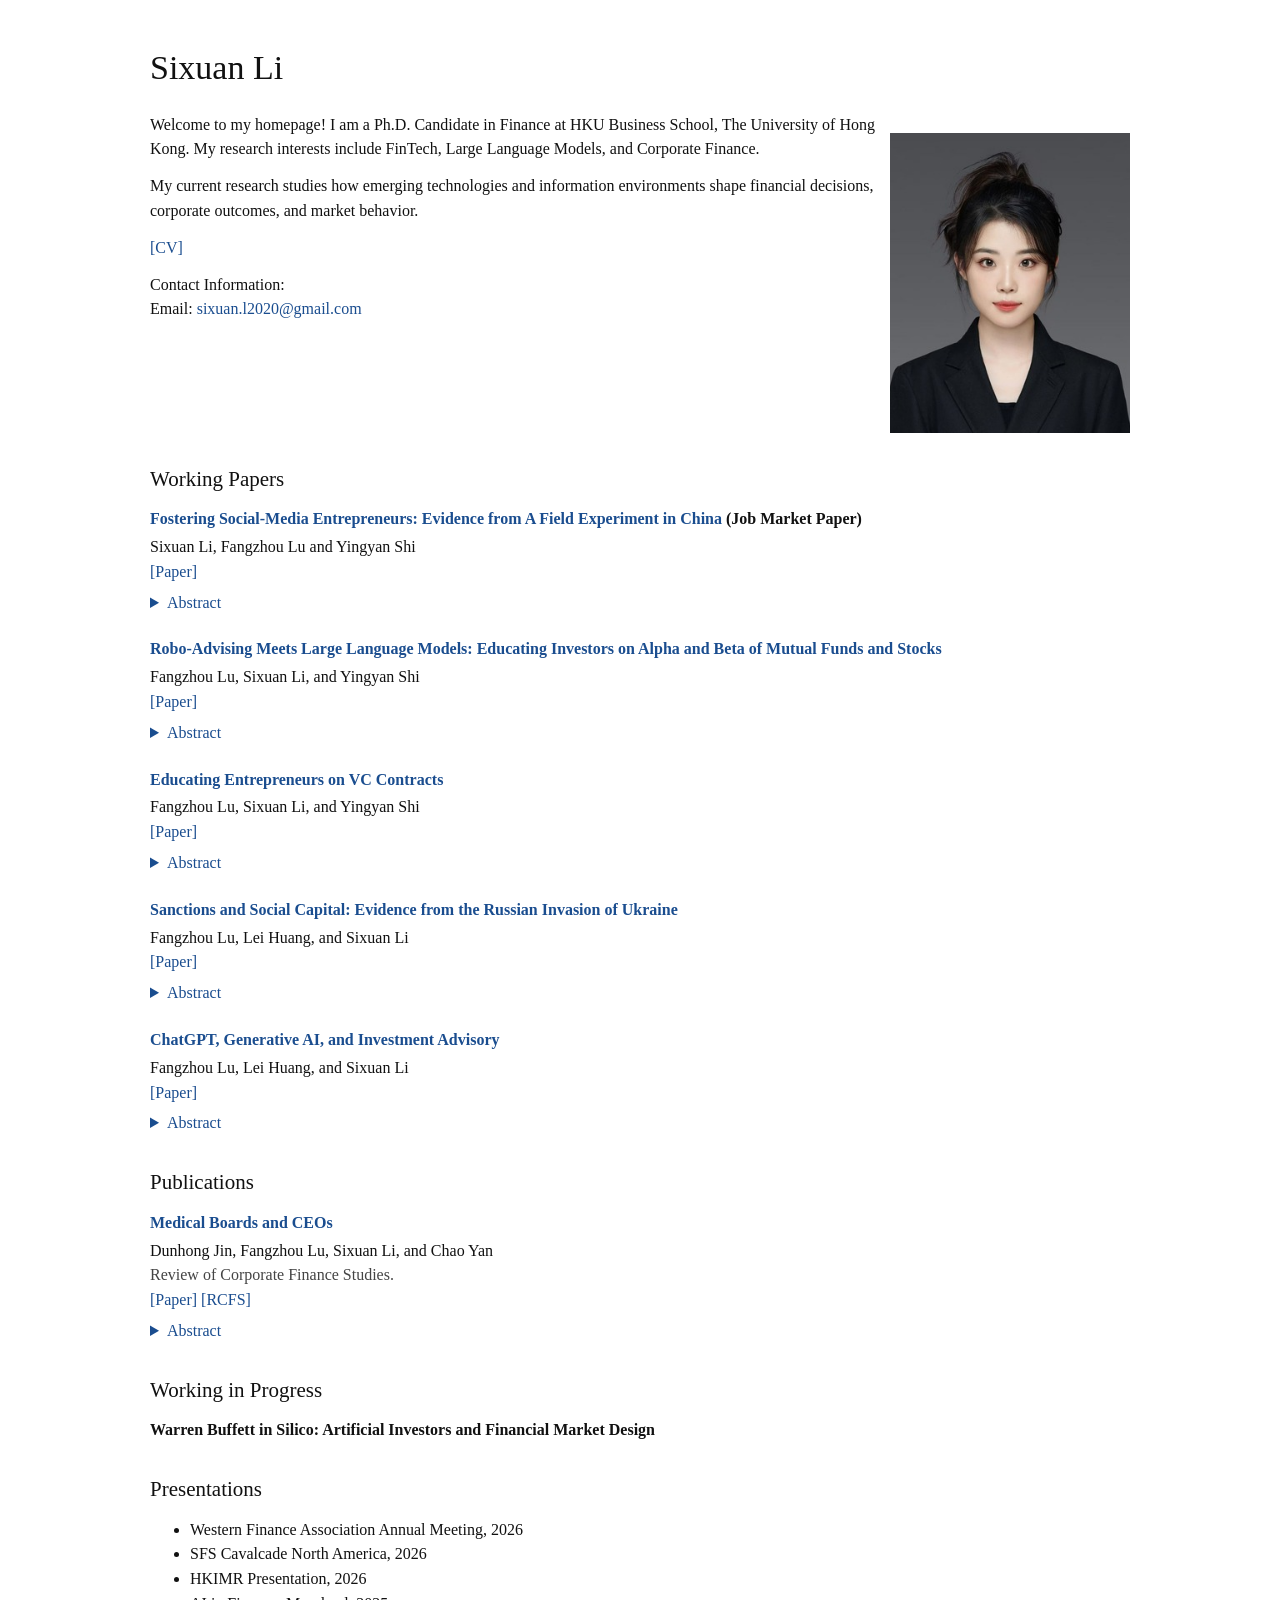
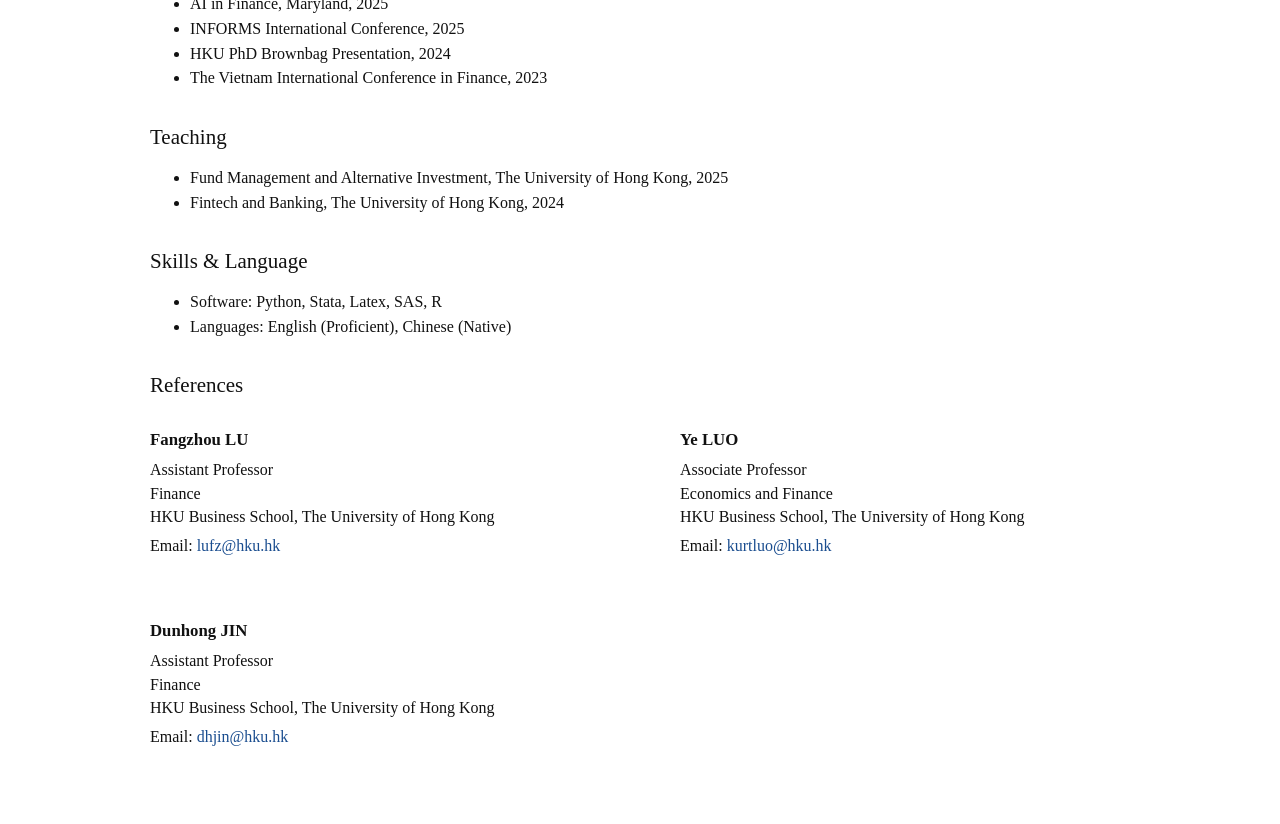
==== commit 6e0874fb: "Update index.html" ====
--- a/index.html
+++ b/index.html
@@ -276,10 +276,6 @@
     </div>
   </div>
 
-  <div class="footer">
-    Last updated: June 2026
-  </div>
-
 </div>
 </body>
 </html>
